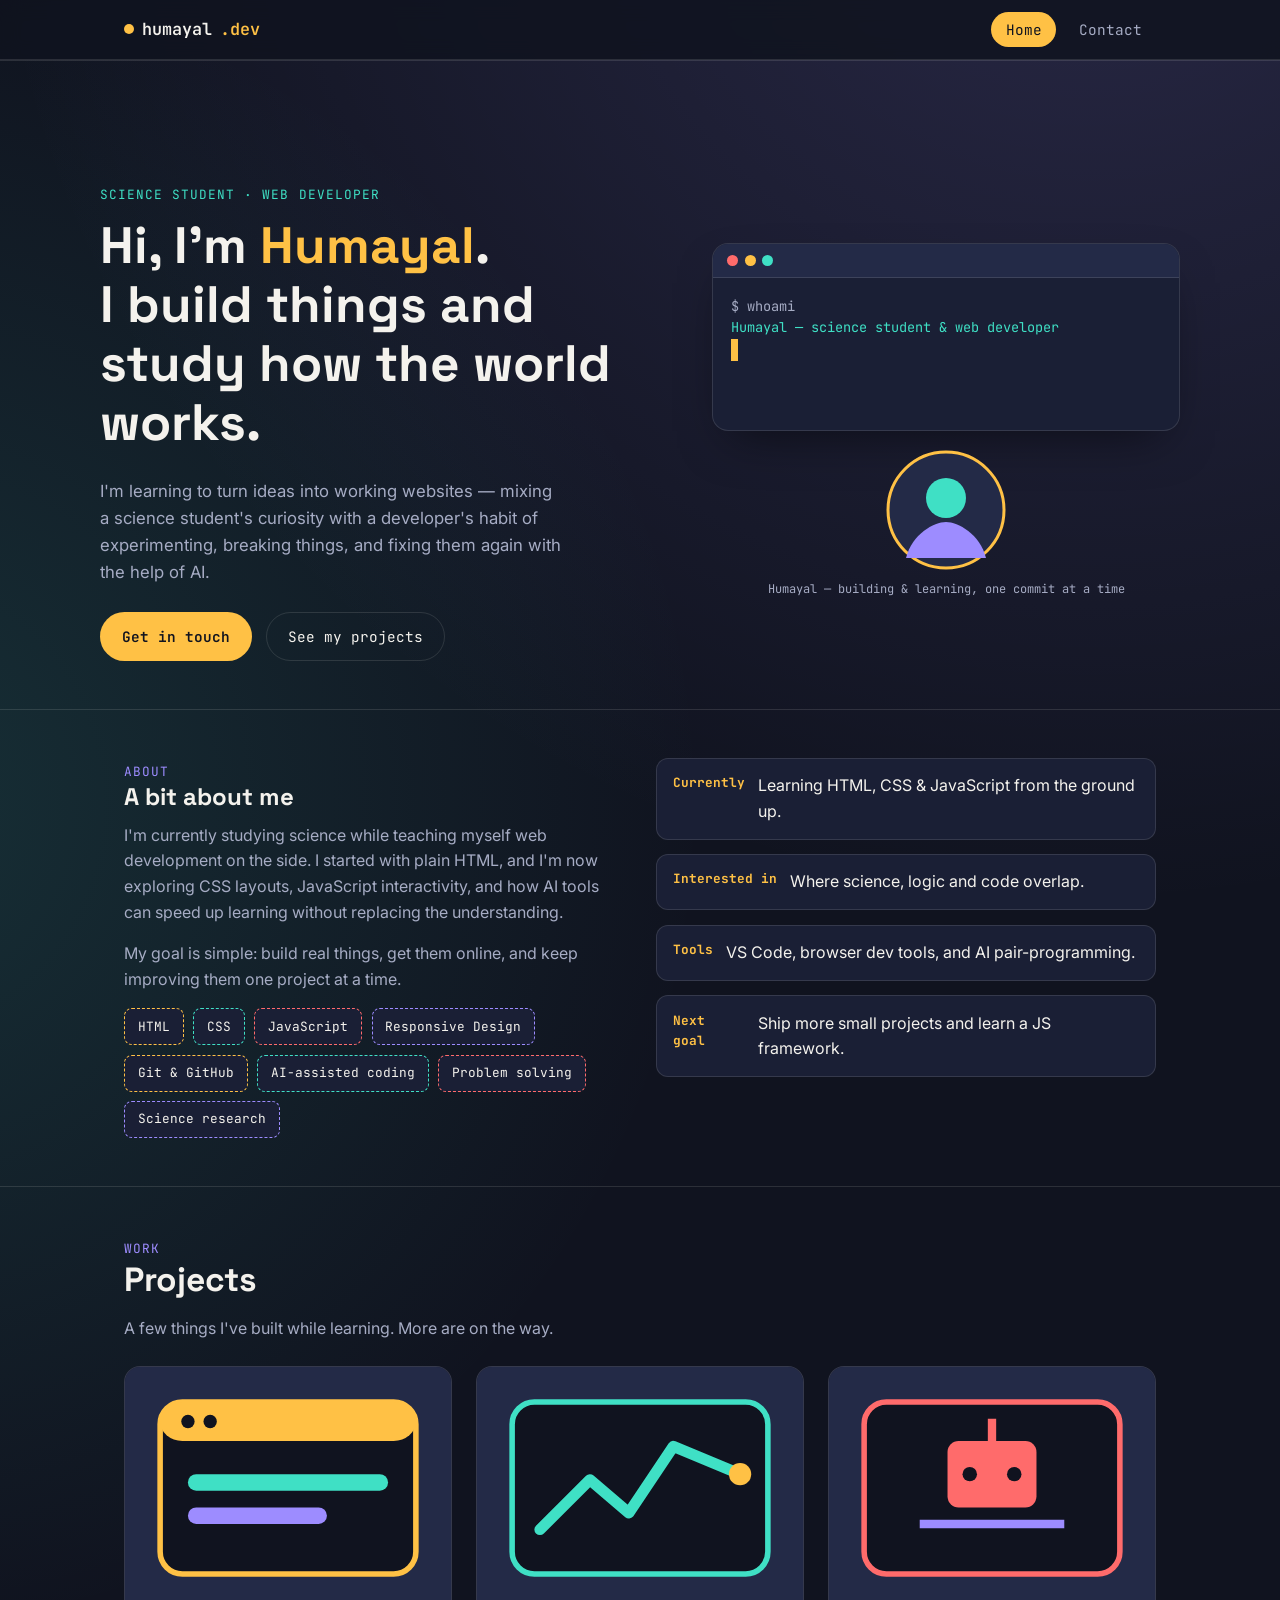
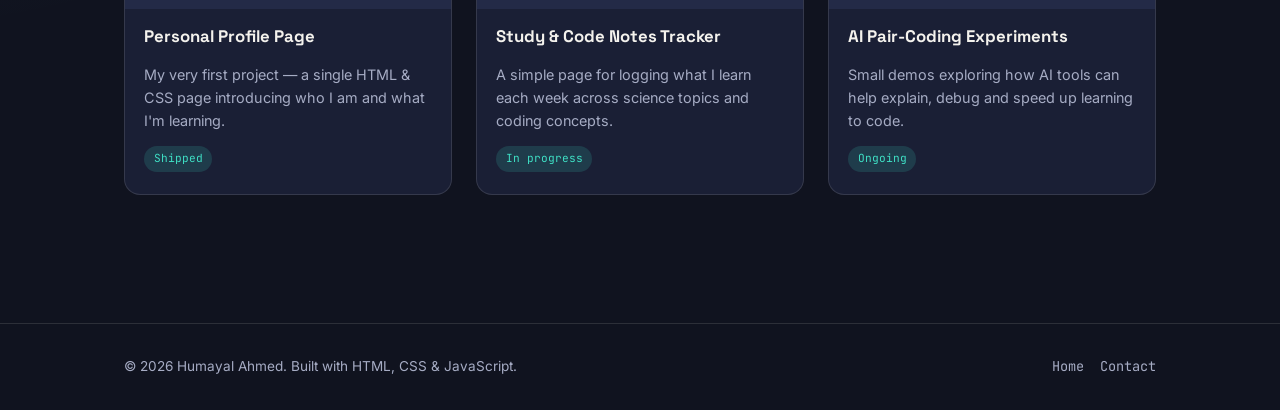
==== index.html @ e691571d "Fix homepage" ====
<!DOCTYPE html>
<html lang="en">
<head>
<meta charset="UTF-8">
<meta name="viewport" content="width=device-width, initial-scale=1.0">
<title>Humayal Ahmed — Web Developer &amp; Science Student Portfolio</title>
<meta name="description" content="Portfolio of Humayal Ahmed, a science student and web developer learning HTML, CSS, JavaScript and AI. Explore projects, skills and get in touch.">
<meta name="keywords" content="Humayal Ahmed, web developer portfolio, science student developer, HTML CSS JavaScript projects, beginner web developer">
<meta name="author" content="Humayal Ahmed">
<meta name="robots" content="index, follow">
<meta name="theme-color" content="#10131f">

<!-- Open Graph / social preview -->
<meta property="og:type" content="website">
<meta property="og:title" content="Humayal Ahmed — Web Developer & Science Student">
<meta property="og:description" content="Science student and web developer learning to build with code and AI. See projects, skills and a way to get in touch.">
<meta property="og:site_name" content="Humayal Ahmed Portfolio">
<meta name="twitter:card" content="summary">
<meta name="twitter:title" content="Humayal Ahmed — Web Developer & Science Student">
<meta name="twitter:description" content="Science student and web developer learning to build with code and AI.">

<link rel="icon" href="data:image/svg+xml,%3Csvg xmlns='http://www.w3.org/2000/svg' viewBox='0 0 64 64'%3E%3Crect width='64' height='64' rx='14' fill='%23ffc145'/%3E%3Ctext x='32' y='42' font-size='30' text-anchor='middle' font-family='monospace' fill='%2310131f'%3EH%3C/text%3E%3C/svg%3E">

<link rel="preconnect" href="https://fonts.googleapis.com">
<link rel="preconnect" href="https://fonts.gstatic.com" crossorigin>
<link href="https://fonts.googleapis.com/css2?family=Space+Grotesk:wght@500;600;700&family=Inter:wght@400;500;600&family=JetBrains+Mono:wght@400;500&display=swap" rel="stylesheet">

<!-- Structured data for SEO -->
<script type="application/ld+json">
{
  "@context": "https://schema.org",
  "@type": "Person",
  "name": "Humayal Ahmed",
  "jobTitle": "Web Developer",
  "description": "Science student and web developer learning HTML, CSS, JavaScript and AI-assisted coding.",
  "knowsAbout": ["HTML", "CSS", "JavaScript", "Artificial Intelligence"]
}
</script>

<style>
  :root{
    --bg:#10131f;
    --surface:#1a1f35;
    --surface-alt:#232a47;
    --text:#f4f2ed;
    --muted:#a6acc4;
    --amber:#ffc145;
    --teal:#3fe0c5;
    --coral:#ff6b6b;
    --violet:#9d8cff;
    --border:rgba(244,242,237,0.12);
    --radius:16px;
    --display:'Space Grotesk', sans-serif;
    --body:'Inter', sans-serif;
    --mono:'JetBrains Mono', monospace;
  }

  *,*::before,*::after{ box-sizing:border-box; }
  html{ scroll-behavior:smooth; }
  body{
    margin:0;
    background:
      radial-gradient(circle at 85% -10%, rgba(157,140,255,0.18), transparent 45%),
      radial-gradient(circle at -10% 40%, rgba(63,224,197,0.14), transparent 45%),
      var(--bg);
    color:var(--text);
    font-family:var(--body);
    line-height:1.6;
    -webkit-font-smoothing:antialiased;
  }
  h1,h2,h3{ font-family:var(--display); line-height:1.15; margin:0 0 .5em; }
  p{ margin:0 0 1em; color:var(--muted); }
  a{ color:inherit; }
  img{ max-width:100%; display:block; }
  ul{ list-style:none; margin:0; padding:0; }
  button, input, textarea{ font-family:inherit; }

  .skip-link{
    position:absolute; left:-999px; top:auto;
    background:var(--amber); color:#10131f; padding:.75em 1em;
    border-radius:0 0 8px 0; font-family:var(--mono); font-weight:600; z-index:200;
  }
  .skip-link:focus{ left:0; top:0; }

  :focus-visible{ outline:3px solid var(--teal); outline-offset:3px; }

  .wrap{ max-width:1080px; margin:0 auto; padding:0 1.5rem; }

  /* ===== Header / Nav ===== */
  header.site-header{
    position:sticky; top:0; z-index:100;
    background:rgba(16,19,31,0.85);
    backdrop-filter:blur(10px);
    border-bottom:1px solid var(--border);
  }
  .nav-bar{
    display:flex; align-items:center; justify-content:space-between;
    padding:1rem 1.5rem; max-width:1080px; margin:0 auto;
  }
  .brand{
    font-family:var(--mono); font-weight:600; font-size:1.05rem;
    text-decoration:none; display:flex; align-items:center; gap:.5rem;
  }
  .brand .dot{ width:.6em; height:.6em; border-radius:50%; background:var(--amber); display:inline-block; }

  .nav-toggle{
    display:none; background:none; border:1px solid var(--border); border-radius:8px;
    color:var(--text); width:42px; height:42px; cursor:pointer; font-size:1.1rem;
  }

  nav.primary-nav ul{ display:flex; gap:.5rem; }
  nav.primary-nav a{
    text-decoration:none; font-family:var(--mono); font-size:.9rem;
    padding:.5rem .9rem; border-radius:999px; color:var(--muted);
    transition:background .2s, color .2s;
  }
  nav.primary-nav a:hover{ color:var(--text); background:var(--surface-alt); }
  nav.primary-nav a[aria-current="page"]{ color:#10131f; background:var(--amber); }

  /* ===== Page switching ===== */
  .page{ display:none; animation:fadein .5s ease; }
  .page.active{ display:block; }
  @keyframes fadein{ from{ opacity:0; transform:translateY(8px);} to{ opacity:1; transform:none; } }

  main{ min-height:70vh; }

  /* ===== Hero ===== */
  .hero{
    padding:4.5rem 0 3rem; display:grid; gap:2.5rem;
    grid-template-columns:1.1fr .9fr; align-items:center;
  }
  .eyebrow{
    font-family:var(--mono); font-size:.8rem; color:var(--teal);
    letter-spacing:.08em; text-transform:uppercase; margin-bottom:.75rem; display:inline-block;
  }
  .hero h1{ font-size:clamp(2.1rem, 5vw, 3.2rem); }
  .hero h1 span{ color:var(--amber); }
  .hero .lede{ font-size:1.05rem; max-width:42ch; }

  .terminal{
    background:var(--surface); border:1px solid var(--border); border-radius:var(--radius);
    font-family:var(--mono); font-size:.85rem; overflow:hidden;
    box-shadow:0 20px 50px -20px rgba(0,0,0,0.6);
  }
  .terminal-bar{
    display:flex; gap:.4rem; padding:.7rem .9rem; background:var(--surface-alt);
    border-bottom:1px solid var(--border);
  }
  .terminal-bar span{ width:11px; height:11px; border-radius:50%; }
  .terminal-bar span:nth-child(1){ background:var(--coral); }
  .terminal-bar span:nth-child(2){ background:var(--amber); }
  .terminal-bar span:nth-child(3){ background:var(--teal); }
  .terminal-body{ padding:1.1rem; min-height:9.5rem; color:var(--teal); }
  .terminal-body .line-muted{ color:var(--muted); }
  .cursor{ display:inline-block; width:.55em; background:var(--amber); animation:blink 1s steps(1) infinite; }
  @keyframes blink{ 50%{ opacity:0; } }

  .cta-row{ display:flex; gap:.9rem; margin-top:1.6rem; flex-wrap:wrap; }
  .btn{
    display:inline-flex; align-items:center; gap:.5rem; font-family:var(--mono);
    font-size:.9rem; padding:.75rem 1.3rem; border-radius:999px; text-decoration:none;
    border:1px solid transparent; cursor:pointer; transition:transform .15s ease;
  }
  .btn:hover{ transform:translateY(-2px); }
  .btn-primary{ background:var(--amber); color:#10131f; font-weight:600; }
  .btn-ghost{ border-color:var(--border); color:var(--text); background:transparent; }

  .avatar-figure{ text-align:center; margin:0; }
  .avatar-figure figcaption{ font-family:var(--mono); font-size:.75rem; color:var(--muted); margin-top:.6rem; }

  /* ===== Section shells ===== */
  section{ padding:3rem 0; border-top:1px solid var(--border); }
  section > .wrap > h2{ font-size:clamp(1.5rem, 3.5vw, 2.1rem); }
  .section-tag{ font-family:var(--mono); color:var(--violet); font-size:.8rem; text-transform:uppercase; letter-spacing:.08em; }

  /* ===== About / skills ===== */
  .about-grid{ display:grid; gap:2rem; grid-template-columns:1fr 1fr; align-items:start; }
  .tag-list{ display:flex; flex-wrap:wrap; gap:.6rem; margin-top:1rem; }
  .tag-list li{
    font-family:var(--mono); font-size:.8rem; padding:.45rem .8rem; border-radius:8px;
    border:1px dashed var(--border); color:var(--text); background:var(--surface);
  }
  .tag-list li:nth-child(4n+1){ border-color:var(--amber); }
  .tag-list li:nth-child(4n+2){ border-color:var(--teal); }
  .tag-list li:nth-child(4n+3){ border-color:var(--coral); }
  .tag-list li:nth-child(4n+4){ border-color:var(--violet); }

  .fact-list{ display:grid; gap:.9rem; }
  .fact-list li{
    background:var(--surface); border:1px solid var(--border); border-radius:12px;
    padding:.9rem 1rem; display:flex; gap:.8rem; align-items:flex-start;
  }
  .fact-list b{ color:var(--amber); font-family:var(--mono); font-size:.8rem; }

  /* ===== Projects ===== */
  .project-grid{ display:grid; gap:1.5rem; grid-template-columns:repeat(3, 1fr); margin-top:1.5rem; }
  .project-card{
    background:var(--surface); border:1px solid var(--border); border-radius:var(--radius);
    overflow:hidden; display:flex; flex-direction:column;
  }
  .project-card figure{ margin:0; background:var(--surface-alt); padding:1.5rem; }
  .project-card .card-body{ padding:1.1rem 1.2rem 1.4rem; display:flex; flex-direction:column; gap:.5rem; flex:1; }
  .project-card h3{ font-size:1.05rem; }
  .project-card p{ font-size:.9rem; margin-bottom:.4rem; }
  .status-pill{
    align-self:flex-start; font-family:var(--mono); font-size:.7rem; padding:.25rem .6rem;
    border-radius:999px; background:rgba(63,224,197,0.15); color:var(--teal); margin-top:auto;
  }

  /* ===== Contact page ===== */
  .contact-layout{ display:grid; gap:2.5rem; grid-template-columns:1fr 1fr; align-items:start; }
  form.contact-form{
    background:var(--surface); border:1px solid var(--border); border-radius:var(--radius);
    padding:1.6rem; display:grid; gap:1.1rem;
  }
  .field{ display:grid; gap:.4rem; }
  .field label{ font-family:var(--mono); font-size:.8rem; color:var(--teal); }
  .field input, .field textarea{
    background:var(--bg); border:1px solid var(--border); border-radius:10px;
    color:var(--text); padding:.75rem .9rem; font-size:.95rem;
  }
  .field input:focus, .field textarea:focus{ border-color:var(--amber); }
  .field textarea{ resize:vertical; min-height:120px; }
  .form-msg{ font-family:var(--mono); font-size:.85rem; min-height:1.2em; }
  .form-msg.success{ color:var(--teal); }
  .form-msg.error{ color:var(--coral); }

  address{ font-style:normal; }
  .contact-info li{ display:flex; gap:.7rem; margin-bottom:1rem; align-items:flex-start; }
  .contact-info .label{ font-family:var(--mono); font-size:.75rem; color:var(--muted); display:block; }

  /* ===== Footer ===== */
  footer{ border-top:1px solid var(--border); padding:2rem 0; margin-top:2rem; }
  .footer-row{ display:flex; justify-content:space-between; align-items:center; flex-wrap:wrap; gap:1rem; }
  footer p{ margin:0; font-size:.85rem; }
  .footer-links{ display:flex; gap:1rem; font-family:var(--mono); font-size:.85rem; }
  .footer-links a{ text-decoration:none; color:var(--muted); }
  .footer-links a:hover{ color:var(--amber); }

  /* ===== Responsive ===== */
  @media (max-width: 800px){
    .hero{ grid-template-columns:1fr; padding-top:2.5rem; }
    .about-grid, .contact-layout{ grid-template-columns:1fr; }
    .project-grid{ grid-template-columns:1fr 1fr; }
  }
  @media (max-width: 560px){
    .nav-toggle{ display:block; }
    nav.primary-nav{
      position:absolute; top:100%; left:0; right:0; background:var(--surface);
      border-bottom:1px solid var(--border); display:none; padding:1rem 1.5rem;
    }
    nav.primary-nav.open{ display:block; }
    nav.primary-nav ul{ flex-direction:column; }
    nav.primary-nav a{ display:block; }
    .project-grid{ grid-template-columns:1fr; }
    .cta-row{ flex-direction:column; align-items:stretch; }
  }

  @media (prefers-reduced-motion: reduce){
    *{ animation-duration:0.01ms !important; transition-duration:0.01ms !important; scroll-behavior:auto !important; }
  }
</style>
</head>
<body>

<a class="skip-link" href="#main-content">Skip to main content</a>

<header class="site-header">
  <div class="nav-bar">
    <a class="brand" href="#home"><span class="dot" aria-hidden="true"></span>humayal<span style="color:var(--amber)">.dev</span></a>
    <button class="nav-toggle" id="navToggle" aria-expanded="false" aria-controls="primaryNav">☰</button>
    <nav class="primary-nav" id="primaryNav" aria-label="Primary">
      <ul>
        <li><a href="#home" data-page="home">Home</a></li>
        <li><a href="#contact" data-page="contact">Contact</a></li>
      </ul>
    </nav>
  </div>
</header>

<main id="main-content">

  <!-- ============ PAGE 1: HOME ============ -->
  <section id="home" class="page">
    <div class="wrap hero">
      <div>
        <span class="eyebrow">Science student · Web developer</span>
        <h1>Hi, I'm <span>Humayal</span>.<br>I build things and study how the world works.</h1>
        <p class="lede">I'm learning to turn ideas into working websites — mixing a science student's curiosity with a developer's habit of experimenting, breaking things, and fixing them again with the help of AI.</p>
        <div class="cta-row">
          <a class="btn btn-primary" href="#contact" data-page="contact">Get in touch</a>
          <a class="btn btn-ghost" href="#projects-heading">See my projects</a>
        </div>
      </div>

      <div>
        <div class="terminal" aria-hidden="true">
          <div class="terminal-bar"><span></span><span></span><span></span></div>
          <div class="terminal-body">
            <div class="line-muted">$ whoami</div>
            <div id="typedLine">&nbsp;</div>
            <div><span class="cursor">&nbsp;</span></div>
          </div>
        </div>
        <figure class="avatar-figure">
          <img width="120" height="120" style="margin:1.2rem auto 0;"
               src="data:image/svg+xml,%3Csvg xmlns='http://www.w3.org/2000/svg' viewBox='0 0 120 120'%3E%3Ccircle cx='60' cy='60' r='58' fill='%23232a47' stroke='%23ffc145' stroke-width='3'/%3E%3Ccircle cx='60' cy='48' r='20' fill='%233fe0c5'/%3E%3Cpath d='M20 108c6-24 28-36 40-36s34 12 40 36' fill='%239d8cff'/%3E%3C/svg%3E"
               alt="Illustrated avatar representing Humayal, a science student and web developer">
          <figcaption>Humayal — building &amp; learning, one commit at a time</figcaption>
        </figure>
      </div>
    </div>

    <section aria-labelledby="about-heading">
      <div class="wrap about-grid">
        <div>
          <span class="section-tag">About</span>
          <h2 id="about-heading">A bit about me</h2>
          <p>I'm currently studying science while teaching myself web development on the side. I started with plain HTML, and I'm now exploring CSS layouts, JavaScript interactivity, and how AI tools can speed up learning without replacing the understanding.</p>
          <p>My goal is simple: build real things, get them online, and keep improving them one project at a time.</p>
          <ul class="tag-list" aria-label="Skills and interests">
            <li>HTML</li>
            <li>CSS</li>
            <li>JavaScript</li>
            <li>Responsive Design</li>
            <li>Git &amp; GitHub</li>
            <li>AI-assisted coding</li>
            <li>Problem solving</li>
            <li>Science research</li>
          </ul>
        </div>
        <div>
          <ul class="fact-list">
            <li><b>Currently</b><span>Learning HTML, CSS &amp; JavaScript from the ground up.</span></li>
            <li><b>Interested in</b><span>Where science, logic and code overlap.</span></li>
            <li><b>Tools</b><span>VS Code, browser dev tools, and AI pair-programming.</span></li>
            <li><b>Next goal</b><span>Ship more small projects and learn a JS framework.</span></li>
          </ul>
        </div>
      </div>
    </section>

    <section aria-labelledby="projects-heading">
      <div class="wrap">
        <span class="section-tag">Work</span>
        <h2 id="projects-heading">Projects</h2>
        <p>A few things I've built while learning. More are on the way.</p>

        <div class="project-grid">
          <article class="project-card">
            <figure>
              <img src="data:image/svg+xml,%3Csvg xmlns='http://www.w3.org/2000/svg' viewBox='0 0 100 70'%3E%3Crect x='4' y='4' width='92' height='62' rx='8' fill='%2310131f' stroke='%23ffc145' stroke-width='2'/%3E%3Crect x='4' y='4' width='92' height='14' rx='8' fill='%23ffc145'/%3E%3Ccircle cx='14' cy='11' r='2.4' fill='%2310131f'/%3E%3Ccircle cx='22' cy='11' r='2.4' fill='%2310131f'/%3E%3Crect x='14' y='30' width='72' height='6' rx='3' fill='%233fe0c5'/%3E%3Crect x='14' y='42' width='50' height='6' rx='3' fill='%239d8cff'/%3E%3C/svg%3E"
                   alt="Browser window icon representing a personal profile portfolio page">
            </figure>
            <div class="card-body">
              <h3>Personal Profile Page</h3>
              <p>My very first project — a single HTML &amp; CSS page introducing who I am and what I'm learning.</p>
              <span class="status-pill">Shipped</span>
            </div>
          </article>

          <article class="project-card">
            <figure>
              <img src="data:image/svg+xml,%3Csvg xmlns='http://www.w3.org/2000/svg' viewBox='0 0 100 70'%3E%3Crect x='4' y='4' width='92' height='62' rx='8' fill='%2310131f' stroke='%233fe0c5' stroke-width='2'/%3E%3Cpolyline points='14,50 32,32 46,44 62,20 86,30' fill='none' stroke='%233fe0c5' stroke-width='4' stroke-linecap='round' stroke-linejoin='round'/%3E%3Ccircle cx='86' cy='30' r='4' fill='%23ffc145'/%3E%3C/svg%3E"
                   alt="Line chart icon representing a science and coding notes tracker project">
            </figure>
            <div class="card-body">
              <h3>Study &amp; Code Notes Tracker</h3>
              <p>A simple page for logging what I learn each week across science topics and coding concepts.</p>
              <span class="status-pill">In progress</span>
            </div>
          </article>

          <article class="project-card">
            <figure>
              <img src="data:image/svg+xml,%3Csvg xmlns='http://www.w3.org/2000/svg' viewBox='0 0 100 70'%3E%3Crect x='4' y='4' width='92' height='62' rx='8' fill='%2310131f' stroke='%23ff6b6b' stroke-width='2'/%3E%3Crect x='34' y='18' width='32' height='24' rx='4' fill='%23ff6b6b'/%3E%3Cline x1='50' y1='10' x2='50' y2='18' stroke='%23ff6b6b' stroke-width='3'/%3E%3Ccircle cx='42' cy='30' r='2.6' fill='%2310131f'/%3E%3Ccircle cx='58' cy='30' r='2.6' fill='%2310131f'/%3E%3Cline x1='24' y1='48' x2='76' y2='48' stroke='%239d8cff' stroke-width='3'/%3E%3C/svg%3E"
                   alt="Robot chip icon representing an AI-assisted coding experiment project">
            </figure>
            <div class="card-body">
              <h3>AI Pair-Coding Experiments</h3>
              <p>Small demos exploring how AI tools can help explain, debug and speed up learning to code.</p>
              <span class="status-pill">Ongoing</span>
            </div>
          </article>
        </div>
      </div>
    </section>
  </section>

  <!-- ============ PAGE 2: CONTACT ============ -->
  <section id="contact" class="page">
    <div class="wrap" style="padding-top:3.5rem;">
      <span class="section-tag">Get in touch</span>
      <h2>Let's talk</h2>
      <p>Have a question, feedback, or an idea to collaborate on? Send a message below.</p>

      <div class="contact-layout">
        <form class="contact-form" id="contactForm" novalidate>
          <div class="field">
            <label for="name">Name</label>
            <input type="text" id="name" name="name" autocomplete="name" required minlength="2">
          </div>
          <div class="field">
            <label for="email">Email</label>
            <input type="email" id="email" name="email" autocomplete="email" required>
          </div>
          <div class="field">
            <label for="message">Message</label>
            <textarea id="message" name="message" required minlength="10"></textarea>
          </div>
          <button type="submit" class="btn btn-primary">Send message</button>
          <p class="form-msg" id="formMsg" role="status" aria-live="polite"></p>
        </form>

        <aside aria-labelledby="reach-heading">
          <h3 id="reach-heading">Other ways to reach me</h3>
          <address>
            <ul class="contact-info">
              <li>
                <div>
                  <span class="label">Email</span>
                  <a href="mailto:hello@humayal.dev">hello@humayal.dev</a>
                </div>
              </li>
              <li>
                <div>
                  <span class="label">GitHub</span>
                  <a href="https://github.com/" target="_blank" rel="noopener noreferrer">github.com/humayal</a>
                </div>
              </li>
              <li>
                <div>
                  <span class="label">Based in</span>
                  <span>Rawalpindi, Punjab, Pakistan</span>
                </div>
              </li>
            </ul>
          </address>
        </aside>
      </div>
    </div>
  </section>

</main>

<footer>
  <div class="wrap footer-row">
    <p>&copy; <span id="year"></span> Humayal Ahmed. Built with HTML, CSS &amp; JavaScript.</p>
    <nav class="footer-links" aria-label="Footer">
      <a href="#home" data-page="home">Home</a>
      <a href="#contact" data-page="contact">Contact</a>
    </nav>
  </div>
</footer>

<script>
(function(){
  "use strict";

  var pages = document.querySelectorAll(".page");
  var navLinks = document.querySelectorAll("[data-page]");
  var navToggle = document.getElementById("navToggle");
  var primaryNav = document.getElementById("primaryNav");

  function showPage(id){
    if(!document.getElementById(id)) id = "home";
    pages.forEach(function(p){
      p.classList.toggle("active", p.id === id);
    });
    navLinks.forEach(function(a){
      if(a.dataset.page === id){
        a.setAttribute("aria-current", "page");
      } else {
        a.removeAttribute("aria-current");
      }
    });
    document.title = (id === "contact")
      ? "Contact — Humayal Ahmed"
      : "Humayal Ahmed — Web Developer & Science Student Portfolio";
  }

  function routeFromHash(){
    var id = (location.hash || "#home").replace("#", "");
    showPage(id);
    window.scrollTo({ top: 0, behavior: "instant" in window ? "instant" : "auto" });
  }

  window.addEventListener("hashchange", routeFromHash);
  routeFromHash();

  // Mobile nav toggle
  navToggle.addEventListener("click", function(){
    var isOpen = primaryNav.classList.toggle("open");
    navToggle.setAttribute("aria-expanded", String(isOpen));
  });
  navLinks.forEach(function(a){
    a.addEventListener("click", function(){
      primaryNav.classList.remove("open");
      navToggle.setAttribute("aria-expanded", "false");
    });
  });

  // Typing effect in hero terminal
  var typedLine = document.getElementById("typedLine");
  var fullText = "Humayal — science student & web developer";
  if(typedLine && !window.matchMedia("(prefers-reduced-motion: reduce)").matches){
    var i = 0;
    (function type(){
      typedLine.textContent = fullText.slice(0, i);
      i++;
      if(i <= fullText.length){ setTimeout(type, 45); }
    })();
  } else if(typedLine){
    typedLine.textContent = fullText;
  }

  // Contact form handling (front-end only demo)
  var form = document.getElementById("contactForm");
  var formMsg = document.getElementById("formMsg");
  form.addEventListener("submit", function(e){
    e.preventDefault();
    var name = form.name.value.trim();
    var email = form.email.value.trim();
    var message = form.message.value.trim();
    var emailOk = /^[^\s@]+@[^\s@]+\.[^\s@]+$/.test(email);

    if(name.length < 2 || !emailOk || message.length < 10){
      formMsg.textContent = "Please fill in a valid name, email and a message (10+ characters).";
      formMsg.className = "form-msg error";
      return;
    }

    formMsg.textContent = "Thanks, " + name + "! Your message has been captured. (Connect a backend or form service to actually deliver it.)";
    formMsg.className = "form-msg success";
    form.reset();
  });

  document.getElementById("year").textContent = new Date().getFullYear();
})();
</script>

</body>
</html>
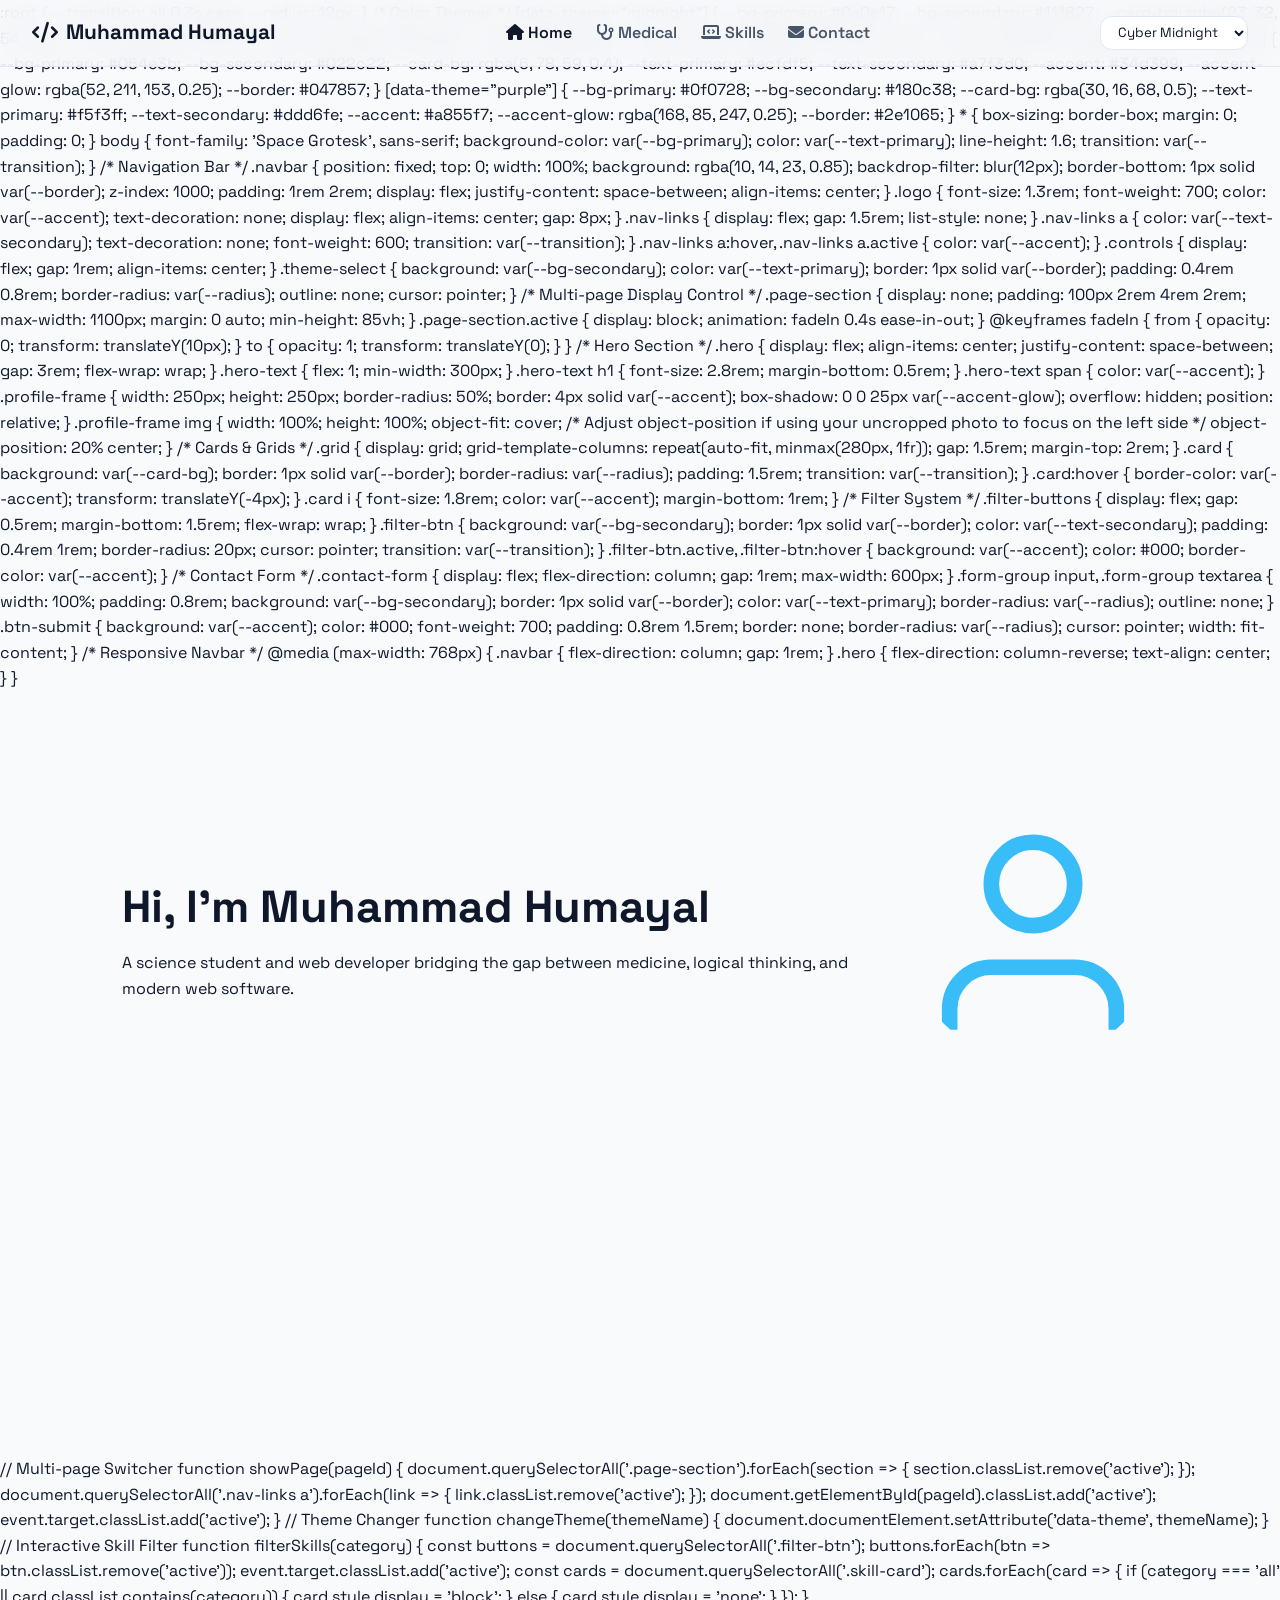
==== commit 01475af1: "Clean up incline styles and link external CSS and JS" ====
--- a/index.html
+++ b/index.html
@@ -1,543 +1,418 @@
 <!DOCTYPE html>
-<html lang="en">
+<html lang="en" data-theme="midnight">
 <head>
-<meta charset="UTF-8">
-<meta name="viewport" content="width=device-width, initial-scale=1.0">
-<title>Humayal Ahmed — Web Developer &amp; Science Student Portfolio</title>
-<meta name="description" content="Portfolio of Humayal Ahmed, a science student and web developer learning HTML, CSS, JavaScript and AI. Explore projects, skills and get in touch.">
-<meta name="keywords" content="Humayal Ahmed, web developer portfolio, science student developer, HTML CSS JavaScript projects, beginner web developer">
-<meta name="author" content="Humayal Ahmed">
-<meta name="robots" content="index, follow">
-<meta name="theme-color" content="#10131f">
-
-<!-- Open Graph / social preview -->
-<meta property="og:type" content="website">
-<meta property="og:title" content="Humayal Ahmed — Web Developer & Science Student">
-<meta property="og:description" content="Science student and web developer learning to build with code and AI. See projects, skills and a way to get in touch.">
-<meta property="og:site_name" content="Humayal Ahmed Portfolio">
-<meta name="twitter:card" content="summary">
-<meta name="twitter:title" content="Humayal Ahmed — Web Developer & Science Student">
-<meta name="twitter:description" content="Science student and web developer learning to build with code and AI.">
-
-<link rel="icon" href="data:image/svg+xml,%3Csvg xmlns='http://www.w3.org/2000/svg' viewBox='0 0 64 64'%3E%3Crect width='64' height='64' rx='14' fill='%23ffc145'/%3E%3Ctext x='32' y='42' font-size='30' text-anchor='middle' font-family='monospace' fill='%2310131f'%3EH%3C/text%3E%3C/svg%3E">
-
-<link rel="preconnect" href="https://fonts.googleapis.com">
-<link rel="preconnect" href="https://fonts.gstatic.com" crossorigin>
-<link href="https://fonts.googleapis.com/css2?family=Space+Grotesk:wght@500;600;700&family=Inter:wght@400;500;600&family=JetBrains+Mono:wght@400;500&display=swap" rel="stylesheet">
-
-<!-- Structured data for SEO -->
-<script type="application/ld+json">
-{
-  "@context": "https://schema.org",
-  "@type": "Person",
-  "name": "Humayal Ahmed",
-  "jobTitle": "Web Developer",
-  "description": "Science student and web developer learning HTML, CSS, JavaScript and AI-assisted coding.",
-  "knowsAbout": ["HTML", "CSS", "JavaScript", "Artificial Intelligence"]
-}
-</script>
-
-<style>
-  :root{
-    --bg:#10131f;
-    --surface:#1a1f35;
-    --surface-alt:#232a47;
-    --text:#f4f2ed;
-    --muted:#a6acc4;
-    --amber:#ffc145;
-    --teal:#3fe0c5;
-    --coral:#ff6b6b;
-    --violet:#9d8cff;
-    --border:rgba(244,242,237,0.12);
-    --radius:16px;
-    --display:'Space Grotesk', sans-serif;
-    --body:'Inter', sans-serif;
-    --mono:'JetBrains Mono', monospace;
-  }
-
-  *,*::before,*::after{ box-sizing:border-box; }
-  html{ scroll-behavior:smooth; }
-  body{
-    margin:0;
-    background:
-      radial-gradient(circle at 85% -10%, rgba(157,140,255,0.18), transparent 45%),
-      radial-gradient(circle at -10% 40%, rgba(63,224,197,0.14), transparent 45%),
-      var(--bg);
-    color:var(--text);
-    font-family:var(--body);
-    line-height:1.6;
-    -webkit-font-smoothing:antialiased;
-  }
-  h1,h2,h3{ font-family:var(--display); line-height:1.15; margin:0 0 .5em; }
-  p{ margin:0 0 1em; color:var(--muted); }
-  a{ color:inherit; }
-  img{ max-width:100%; display:block; }
-  ul{ list-style:none; margin:0; padding:0; }
-  button, input, textarea{ font-family:inherit; }
-
-  .skip-link{
-    position:absolute; left:-999px; top:auto;
-    background:var(--amber); color:#10131f; padding:.75em 1em;
-    border-radius:0 0 8px 0; font-family:var(--mono); font-weight:600; z-index:200;
-  }
-  .skip-link:focus{ left:0; top:0; }
-
-  :focus-visible{ outline:3px solid var(--teal); outline-offset:3px; }
-
-  .wrap{ max-width:1080px; margin:0 auto; padding:0 1.5rem; }
-
-  /* ===== Header / Nav ===== */
-  header.site-header{
-    position:sticky; top:0; z-index:100;
-    background:rgba(16,19,31,0.85);
-    backdrop-filter:blur(10px);
-    border-bottom:1px solid var(--border);
-  }
-  .nav-bar{
-    display:flex; align-items:center; justify-content:space-between;
-    padding:1rem 1.5rem; max-width:1080px; margin:0 auto;
-  }
-  .brand{
-    font-family:var(--mono); font-weight:600; font-size:1.05rem;
-    text-decoration:none; display:flex; align-items:center; gap:.5rem;
-  }
-  .brand .dot{ width:.6em; height:.6em; border-radius:50%; background:var(--amber); display:inline-block; }
-
-  .nav-toggle{
-    display:none; background:none; border:1px solid var(--border); border-radius:8px;
-    color:var(--text); width:42px; height:42px; cursor:pointer; font-size:1.1rem;
-  }
-
-  nav.primary-nav ul{ display:flex; gap:.5rem; }
-  nav.primary-nav a{
-    text-decoration:none; font-family:var(--mono); font-size:.9rem;
-    padding:.5rem .9rem; border-radius:999px; color:var(--muted);
-    transition:background .2s, color .2s;
-  }
-  nav.primary-nav a:hover{ color:var(--text); background:var(--surface-alt); }
-  nav.primary-nav a[aria-current="page"]{ color:#10131f; background:var(--amber); }
-
-  /* ===== Page switching ===== */
-  .page{ display:none; animation:fadein .5s ease; }
-  .page.active{ display:block; }
-  @keyframes fadein{ from{ opacity:0; transform:translateY(8px);} to{ opacity:1; transform:none; } }
-
-  main{ min-height:70vh; }
-
-  /* ===== Hero ===== */
-  .hero{
-    padding:4.5rem 0 3rem; display:grid; gap:2.5rem;
-    grid-template-columns:1.1fr .9fr; align-items:center;
-  }
-  .eyebrow{
-    font-family:var(--mono); font-size:.8rem; color:var(--teal);
-    letter-spacing:.08em; text-transform:uppercase; margin-bottom:.75rem; display:inline-block;
-  }
-  .hero h1{ font-size:clamp(2.1rem, 5vw, 3.2rem); }
-  .hero h1 span{ color:var(--amber); }
-  .hero .lede{ font-size:1.05rem; max-width:42ch; }
-
-  .terminal{
-    background:var(--surface); border:1px solid var(--border); border-radius:var(--radius);
-    font-family:var(--mono); font-size:.85rem; overflow:hidden;
-    box-shadow:0 20px 50px -20px rgba(0,0,0,0.6);
-  }
-  .terminal-bar{
-    display:flex; gap:.4rem; padding:.7rem .9rem; background:var(--surface-alt);
-    border-bottom:1px solid var(--border);
-  }
-  .terminal-bar span{ width:11px; height:11px; border-radius:50%; }
-  .terminal-bar span:nth-child(1){ background:var(--coral); }
-  .terminal-bar span:nth-child(2){ background:var(--amber); }
-  .terminal-bar span:nth-child(3){ background:var(--teal); }
-  .terminal-body{ padding:1.1rem; min-height:9.5rem; color:var(--teal); }
-  .terminal-body .line-muted{ color:var(--muted); }
-  .cursor{ display:inline-block; width:.55em; background:var(--amber); animation:blink 1s steps(1) infinite; }
-  @keyframes blink{ 50%{ opacity:0; } }
-
-  .cta-row{ display:flex; gap:.9rem; margin-top:1.6rem; flex-wrap:wrap; }
-  .btn{
-    display:inline-flex; align-items:center; gap:.5rem; font-family:var(--mono);
-    font-size:.9rem; padding:.75rem 1.3rem; border-radius:999px; text-decoration:none;
-    border:1px solid transparent; cursor:pointer; transition:transform .15s ease;
-  }
-  .btn:hover{ transform:translateY(-2px); }
-  .btn-primary{ background:var(--amber); color:#10131f; font-weight:600; }
-  .btn-ghost{ border-color:var(--border); color:var(--text); background:transparent; }
-
-  .avatar-figure{ text-align:center; margin:0; }
-  .avatar-figure figcaption{ font-family:var(--mono); font-size:.75rem; color:var(--muted); margin-top:.6rem; }
-
-  /* ===== Section shells ===== */
-  section{ padding:3rem 0; border-top:1px solid var(--border); }
-  section > .wrap > h2{ font-size:clamp(1.5rem, 3.5vw, 2.1rem); }
-  .section-tag{ font-family:var(--mono); color:var(--violet); font-size:.8rem; text-transform:uppercase; letter-spacing:.08em; }
-
-  /* ===== About / skills ===== */
-  .about-grid{ display:grid; gap:2rem; grid-template-columns:1fr 1fr; align-items:start; }
-  .tag-list{ display:flex; flex-wrap:wrap; gap:.6rem; margin-top:1rem; }
-  .tag-list li{
-    font-family:var(--mono); font-size:.8rem; padding:.45rem .8rem; border-radius:8px;
-    border:1px dashed var(--border); color:var(--text); background:var(--surface);
-  }
-  .tag-list li:nth-child(4n+1){ border-color:var(--amber); }
-  .tag-list li:nth-child(4n+2){ border-color:var(--teal); }
-  .tag-list li:nth-child(4n+3){ border-color:var(--coral); }
-  .tag-list li:nth-child(4n+4){ border-color:var(--violet); }
-
-  .fact-list{ display:grid; gap:.9rem; }
-  .fact-list li{
-    background:var(--surface); border:1px solid var(--border); border-radius:12px;
-    padding:.9rem 1rem; display:flex; gap:.8rem; align-items:flex-start;
-  }
-  .fact-list b{ color:var(--amber); font-family:var(--mono); font-size:.8rem; }
-
-  /* ===== Projects ===== */
-  .project-grid{ display:grid; gap:1.5rem; grid-template-columns:repeat(3, 1fr); margin-top:1.5rem; }
-  .project-card{
-    background:var(--surface); border:1px solid var(--border); border-radius:var(--radius);
-    overflow:hidden; display:flex; flex-direction:column;
-  }
-  .project-card figure{ margin:0; background:var(--surface-alt); padding:1.5rem; }
-  .project-card .card-body{ padding:1.1rem 1.2rem 1.4rem; display:flex; flex-direction:column; gap:.5rem; flex:1; }
-  .project-card h3{ font-size:1.05rem; }
-  .project-card p{ font-size:.9rem; margin-bottom:.4rem; }
-  .status-pill{
-    align-self:flex-start; font-family:var(--mono); font-size:.7rem; padding:.25rem .6rem;
-    border-radius:999px; background:rgba(63,224,197,0.15); color:var(--teal); margin-top:auto;
-  }
-
-  /* ===== Contact page ===== */
-  .contact-layout{ display:grid; gap:2.5rem; grid-template-columns:1fr 1fr; align-items:start; }
-  form.contact-form{
-    background:var(--surface); border:1px solid var(--border); border-radius:var(--radius);
-    padding:1.6rem; display:grid; gap:1.1rem;
-  }
-  .field{ display:grid; gap:.4rem; }
-  .field label{ font-family:var(--mono); font-size:.8rem; color:var(--teal); }
-  .field input, .field textarea{
-    background:var(--bg); border:1px solid var(--border); border-radius:10px;
-    color:var(--text); padding:.75rem .9rem; font-size:.95rem;
-  }
-  .field input:focus, .field textarea:focus{ border-color:var(--amber); }
-  .field textarea{ resize:vertical; min-height:120px; }
-  .form-msg{ font-family:var(--mono); font-size:.85rem; min-height:1.2em; }
-  .form-msg.success{ color:var(--teal); }
-  .form-msg.error{ color:var(--coral); }
-
-  address{ font-style:normal; }
-  .contact-info li{ display:flex; gap:.7rem; margin-bottom:1rem; align-items:flex-start; }
-  .contact-info .label{ font-family:var(--mono); font-size:.75rem; color:var(--muted); display:block; }
-
-  /* ===== Footer ===== */
-  footer{ border-top:1px solid var(--border); padding:2rem 0; margin-top:2rem; }
-  .footer-row{ display:flex; justify-content:space-between; align-items:center; flex-wrap:wrap; gap:1rem; }
-  footer p{ margin:0; font-size:.85rem; }
-  .footer-links{ display:flex; gap:1rem; font-family:var(--mono); font-size:.85rem; }
-  .footer-links a{ text-decoration:none; color:var(--muted); }
-  .footer-links a:hover{ color:var(--amber); }
-
-  /* ===== Responsive ===== */
-  @media (max-width: 800px){
-    .hero{ grid-template-columns:1fr; padding-top:2.5rem; }
-    .about-grid, .contact-layout{ grid-template-columns:1fr; }
-    .project-grid{ grid-template-columns:1fr 1fr; }
-  }
-  @media (max-width: 560px){
-    .nav-toggle{ display:block; }
-    nav.primary-nav{
-      position:absolute; top:100%; left:0; right:0; background:var(--surface);
-      border-bottom:1px solid var(--border); display:none; padding:1rem 1.5rem;
-    }
-    nav.primary-nav.open{ display:block; }
-    nav.primary-nav ul{ flex-direction:column; }
-    nav.primary-nav a{ display:block; }
-    .project-grid{ grid-template-columns:1fr; }
-    .cta-row{ flex-direction:column; align-items:stretch; }
-  }
-
-  @media (prefers-reduced-motion: reduce){
-    *{ animation-duration:0.01ms !important; transition-duration:0.01ms !important; scroll-behavior:auto !important; }
-  }
-</style>
+    <meta charset="UTF-8">
+    <meta name="viewport" content="width=device-width, initial-scale=1.0">
+    <title>Muhammad Humayal | Science & Development</title>
+    <!-- Fonts -->
+    <link rel="preconnect" href="https://fonts.googleapis.com">
+    <link rel="preconnect" href="https://fonts.gstatic.com" crossorigin>
+    <link href="https://fonts.googleapis.com/css2?family=JetBrains+Mono:wght@400;600&family=Space+Grotesk:wght@400;600;700&display=swap" rel="stylesheet">
+    <!-- FontAwesome Icons -->
+    <link rel="stylesheet" href="https://cdnjs.cloudflare.com/ajax/libs/font-awesome/6.4.0/css/all.min.css">
+    <link rel="stylesheet" href="style.css">
+        :root {
+            --transition: all 0.3s ease;
+            --radius: 12px;
+        }
+
+        /* Color Themes */
+        [data-theme="midnight"] {
+            --bg-primary: #0a0e17;
+            --bg-secondary: #111827;
+            --card-bg: rgba(23, 32, 54, 0.6);
+            --text-primary: #f3f4f6;
+            --text-secondary: #9ca3af;
+            --accent: #38bdf8;
+            --accent-glow: rgba(56, 189, 248, 0.25);
+            --border: #1f2937;
+        }
+
+        [data-theme="emerald"] {
+            --bg-primary: #064e3b;
+            --bg-secondary: #022c22;
+            --card-bg: rgba(6, 78, 59, 0.4);
+            --text-primary: #ecfdf5;
+            --text-secondary: #a7f3d0;
+            --accent: #34d399;
+            --accent-glow: rgba(52, 211, 153, 0.25);
+            --border: #047857;
+        }
+
+        [data-theme="purple"] {
+            --bg-primary: #0f0728;
+            --bg-secondary: #180c38;
+            --card-bg: rgba(30, 16, 68, 0.5);
+            --text-primary: #f5f3ff;
+            --text-secondary: #ddd6fe;
+            --accent: #a855f7;
+            --accent-glow: rgba(168, 85, 247, 0.25);
+            --border: #2e1065;
+        }
+
+        * {
+            box-sizing: border-box;
+            margin: 0;
+            padding: 0;
+        }
+
+        body {
+            font-family: 'Space Grotesk', sans-serif;
+            background-color: var(--bg-primary);
+            color: var(--text-primary);
+            line-height: 1.6;
+            transition: var(--transition);
+        }
+
+        /* Navigation Bar */
+        .navbar {
+            position: fixed;
+            top: 0;
+            width: 100%;
+            background: rgba(10, 14, 23, 0.85);
+            backdrop-filter: blur(12px);
+            border-bottom: 1px solid var(--border);
+            z-index: 1000;
+            padding: 1rem 2rem;
+            display: flex;
+            justify-content: space-between;
+            align-items: center;
+        }
+
+        .logo {
+            font-size: 1.3rem;
+            font-weight: 700;
+            color: var(--accent);
+            text-decoration: none;
+            display: flex;
+            align-items: center;
+            gap: 8px;
+        }
+
+        .nav-links {
+            display: flex;
+            gap: 1.5rem;
+            list-style: none;
+        }
+
+        .nav-links a {
+            color: var(--text-secondary);
+            text-decoration: none;
+            font-weight: 600;
+            transition: var(--transition);
+        }
+
+        .nav-links a:hover, .nav-links a.active {
+            color: var(--accent);
+        }
+
+        .controls {
+            display: flex;
+            gap: 1rem;
+            align-items: center;
+        }
+
+        .theme-select {
+            background: var(--bg-secondary);
+            color: var(--text-primary);
+            border: 1px solid var(--border);
+            padding: 0.4rem 0.8rem;
+            border-radius: var(--radius);
+            outline: none;
+            cursor: pointer;
+        }
+
+        /* Multi-page Display Control */
+        .page-section {
+            display: none;
+            padding: 100px 2rem 4rem 2rem;
+            max-width: 1100px;
+            margin: 0 auto;
+            min-height: 85vh;
+        }
+
+        .page-section.active {
+            display: block;
+            animation: fadeIn 0.4s ease-in-out;
+        }
+
+        @keyframes fadeIn {
+            from { opacity: 0; transform: translateY(10px); }
+            to { opacity: 1; transform: translateY(0); }
+        }
+
+        /* Hero Section */
+        .hero {
+            display: flex;
+            align-items: center;
+            justify-content: space-between;
+            gap: 3rem;
+            flex-wrap: wrap;
+        }
+
+        .hero-text {
+            flex: 1;
+            min-width: 300px;
+        }
+
+        .hero-text h1 {
+            font-size: 2.8rem;
+            margin-bottom: 0.5rem;
+        }
+
+        .hero-text span {
+            color: var(--accent);
+        }
+
+        .profile-frame {
+            width: 250px;
+            height: 250px;
+            border-radius: 50%;
+            border: 4px solid var(--accent);
+            box-shadow: 0 0 25px var(--accent-glow);
+            overflow: hidden;
+            position: relative;
+        }
+
+        .profile-frame img {
+            width: 100%;
+            height: 100%;
+            object-fit: cover;
+            /* Adjust object-position if using your uncropped photo to focus on the left side */
+            object-position: 20% center; 
+        }
+
+        /* Cards & Grids */
+        .grid {
+            display: grid;
+            grid-template-columns: repeat(auto-fit, minmax(280px, 1fr));
+            gap: 1.5rem;
+            margin-top: 2rem;
+        }
+
+        .card {
+            background: var(--card-bg);
+            border: 1px solid var(--border);
+            border-radius: var(--radius);
+            padding: 1.5rem;
+            transition: var(--transition);
+        }
+
+        .card:hover {
+            border-color: var(--accent);
+            transform: translateY(-4px);
+        }
+
+        .card i {
+            font-size: 1.8rem;
+            color: var(--accent);
+            margin-bottom: 1rem;
+        }
+
+        /* Filter System */
+        .filter-buttons {
+            display: flex;
+            gap: 0.5rem;
+            margin-bottom: 1.5rem;
+            flex-wrap: wrap;
+        }
+
+        .filter-btn {
+            background: var(--bg-secondary);
+            border: 1px solid var(--border);
+            color: var(--text-secondary);
+            padding: 0.4rem 1rem;
+            border-radius: 20px;
+            cursor: pointer;
+            transition: var(--transition);
+        }
+
+        .filter-btn.active, .filter-btn:hover {
+            background: var(--accent);
+            color: #000;
+            border-color: var(--accent);
+        }
+
+        /* Contact Form */
+        .contact-form {
+            display: flex;
+            flex-direction: column;
+            gap: 1rem;
+            max-width: 600px;
+        }
+
+        .form-group input, .form-group textarea {
+            width: 100%;
+            padding: 0.8rem;
+            background: var(--bg-secondary);
+            border: 1px solid var(--border);
+            color: var(--text-primary);
+            border-radius: var(--radius);
+            outline: none;
+        }
+
+        .btn-submit {
+            background: var(--accent);
+            color: #000;
+            font-weight: 700;
+            padding: 0.8rem 1.5rem;
+            border: none;
+            border-radius: var(--radius);
+            cursor: pointer;
+            width: fit-content;
+        }
+
+        /* Responsive Navbar */
+        @media (max-width: 768px) {
+            .navbar {
+                flex-direction: column;
+                gap: 1rem;
+            }
+            .hero {
+                flex-direction: column-reverse;
+                text-align: center;
+            }
+        }
+    </style>
 </head>
 <body>
 
-<a class="skip-link" href="#main-content">Skip to main content</a>
-
-<header class="site-header">
-  <div class="nav-bar">
-    <a class="brand" href="#home"><span class="dot" aria-hidden="true"></span>humayal<span style="color:var(--amber)">.dev</span></a>
-    <button class="nav-toggle" id="navToggle" aria-expanded="false" aria-controls="primaryNav">☰</button>
-    <nav class="primary-nav" id="primaryNav" aria-label="Primary">
-      <ul>
-        <li><a href="#home" data-page="home">Home</a></li>
-        <li><a href="#contact" data-page="contact">Contact</a></li>
-      </ul>
+    <!-- Header / Nav -->
+    <nav class="navbar">
+        <a href="#home" class="logo" onclick="showPage('home')">
+            <i class="fa-solid fa-code"></i> Muhammad Humayal
+        </a>
+        <ul class="nav-links">
+            <li><a href="#home" onclick="showPage('home')" class="active"><i class="fa-solid fa-house"></i> Home</a></li>
+            <li><a href="#medical" onclick="showPage('medical')"><i class="fa-solid fa-stethoscope"></i> Medical</a></li>
+            <li><a href="#skills" onclick="showPage('skills')"><i class="fa-solid fa-laptop-code"></i> Skills</a></li>
+            <li><a href="#contact" onclick="showPage('contact')"><i class="fa-solid fa-envelope"></i> Contact</a></li>
+        </ul>
+        <div class="controls">
+            <select class="theme-select" onchange="changeTheme(this.value)">
+                <option value="midnight">Cyber Midnight</option>
+                <option value="emerald">Emerald Health</option>
+                <option value="purple">Neon Purple</option>
+            </select>
+        </div>
     </nav>
-  </div>
-</header>
-
-<main id="main-content">
-
-  <!-- ============ PAGE 1: HOME ============ -->
-  <section id="home" class="page">
-    <div class="wrap hero">
-      <div>
-        <span class="eyebrow">Science student · Web developer</span>
-        <h1>Hi, I'm <span>Humayal</span>.<br>I build things and study how the world works.</h1>
-        <p class="lede">I'm learning to turn ideas into working websites — mixing a science student's curiosity with a developer's habit of experimenting, breaking things, and fixing them again with the help of AI.</p>
-        <div class="cta-row">
-          <a class="btn btn-primary" href="#contact" data-page="contact">Get in touch</a>
-          <a class="btn btn-ghost" href="#projects-heading">See my projects</a>
+
+    <!-- Page 1: Home -->
+    <section id="home" class="page-section active">
+        <div class="hero">
+            <div class="hero-text">
+                <h1>Hi, I'm <span>Muhammad Humayal</span></h1>
+                <p>A science student and web developer bridging the gap between medicine, logical thinking, and modern web software.</p>
+            </div>
+            <div class="profile-frame">
+                <!-- Replace 'profile.jpg' with your image file name -->
+                <img src="profile.jpg" alt="Muhammad Humayal" onerror="this.src='data:image/svg+xml;utf8,<svg xmlns=\'http://www.w3.org/2000/svg\' width=\'100\' height=\'100\' viewBox=\'0 0 24 24\' fill=\'none\' stroke=\'%2338bdf8\' stroke-width=\'1.5\'><path d=\'M20 21v-2a4 4 0 0 0-4-4H8a4 4 0 0 0-4 4v2\'/><circle cx=\'12\' cy=\'7\' r=\'4\'/></svg>'">
+            </div>
         </div>
-      </div>
-
-      <div>
-        <div class="terminal" aria-hidden="true">
-          <div class="terminal-bar"><span></span><span></span><span></span></div>
-          <div class="terminal-body">
-            <div class="line-muted">$ whoami</div>
-            <div id="typedLine">&nbsp;</div>
-            <div><span class="cursor">&nbsp;</span></div>
-          </div>
+    </section>
+
+    <!-- Page 2: Medical & Science -->
+    <section id="medical" class="page-section">
+        <h2>Medical & Scientific Pursuits</h2>
+        <p>Combining technological innovation with foundational biological sciences.</p>
+        <div class="grid">
+            <div class="card">
+                <i class="fa-solid fa-dna"></i>
+                <h3>Anatomy & Physiology</h3>
+                <p>Studying cellular structures and anatomical systems to understand modern medical technology demands.</p>
+            </div>
+            <div class="card">
+                <i class="fa-solid fa-vial"></i>
+                <h3>Clinical Research</h3>
+                <p>Exploring data patterns and research methods applicable to healthtech and bio-computing.</p>
+            </div>
         </div>
-        <figure class="avatar-figure">
-          <img width="120" height="120" style="margin:1.2rem auto 0;"
-               src="data:image/svg+xml,%3Csvg xmlns='http://www.w3.org/2000/svg' viewBox='0 0 120 120'%3E%3Ccircle cx='60' cy='60' r='58' fill='%23232a47' stroke='%23ffc145' stroke-width='3'/%3E%3Ccircle cx='60' cy='48' r='20' fill='%233fe0c5'/%3E%3Cpath d='M20 108c6-24 28-36 40-36s34 12 40 36' fill='%239d8cff'/%3E%3C/svg%3E"
-               alt="Illustrated avatar representing Humayal, a science student and web developer">
-          <figcaption>Humayal — building &amp; learning, one commit at a time</figcaption>
-        </figure>
-      </div>
-    </div>
-
-    <section aria-labelledby="about-heading">
-      <div class="wrap about-grid">
-        <div>
-          <span class="section-tag">About</span>
-          <h2 id="about-heading">A bit about me</h2>
-          <p>I'm currently studying science while teaching myself web development on the side. I started with plain HTML, and I'm now exploring CSS layouts, JavaScript interactivity, and how AI tools can speed up learning without replacing the understanding.</p>
-          <p>My goal is simple: build real things, get them online, and keep improving them one project at a time.</p>
-          <ul class="tag-list" aria-label="Skills and interests">
-            <li>HTML</li>
-            <li>CSS</li>
-            <li>JavaScript</li>
-            <li>Responsive Design</li>
-            <li>Git &amp; GitHub</li>
-            <li>AI-assisted coding</li>
-            <li>Problem solving</li>
-            <li>Science research</li>
-          </ul>
+    </section>
+
+    <!-- Page 3: Skills -->
+    <section id="skills" class="page-section">
+        <h2>Technical & Scientific Skills</h2>
+        <div class="filter-buttons">
+            <button class="filter-btn active" onclick="filterSkills('all')">All</button>
+            <button class="filter-btn" onclick="filterSkills('web')">Web Dev</button>
+            <button class="filter-btn" onclick="filterSkills('med')">Medical</button>
+            <button class="filter-btn" onclick="filterSkills('tools')">Tools</button>
         </div>
-        <div>
-          <ul class="fact-list">
-            <li><b>Currently</b><span>Learning HTML, CSS &amp; JavaScript from the ground up.</span></li>
-            <li><b>Interested in</b><span>Where science, logic and code overlap.</span></li>
-            <li><b>Tools</b><span>VS Code, browser dev tools, and AI pair-programming.</span></li>
-            <li><b>Next goal</b><span>Ship more small projects and learn a JS framework.</span></li>
-          </ul>
+        <div class="grid">
+            <div class="card skill-card web">
+                <i class="fa-brands fa-html5"></i>
+                <h3>HTML5 & CSS3</h3>
+                <p>Structured, semantic markup styled with modern flexbox and grid layouts.</p>
+            </div>
+            <div class="card skill-card web">
+                <i class="fa-brands fa-js"></i>
+                <h3>JavaScript</h3>
+                <p>Dynamic DOM manipulation, theme switches, and interactive filtering systems.</p>
+            </div>
+            <div class="card skill-card med">
+                <i class="fa-solid fa-heart-pulse"></i>
+                <h3>Bio-Sciences</h3>
+                <p>Foundational knowledge in Human Biology and modern health principles.</p>
+            </div>
+            <div class="card skill-card tools">
+                <i class="fa-brands fa-git-alt"></i>
+                <h3>Git & GitHub</h3>
+                <p>Version control for tracking code changes and managing web deployments.</p>
+            </div>
         </div>
-      </div>
     </section>
 
-    <section aria-labelledby="projects-heading">
-      <div class="wrap">
-        <span class="section-tag">Work</span>
-        <h2 id="projects-heading">Projects</h2>
-        <p>A few things I've built while learning. More are on the way.</p>
-
-        <div class="project-grid">
-          <article class="project-card">
-            <figure>
-              <img src="data:image/svg+xml,%3Csvg xmlns='http://www.w3.org/2000/svg' viewBox='0 0 100 70'%3E%3Crect x='4' y='4' width='92' height='62' rx='8' fill='%2310131f' stroke='%23ffc145' stroke-width='2'/%3E%3Crect x='4' y='4' width='92' height='14' rx='8' fill='%23ffc145'/%3E%3Ccircle cx='14' cy='11' r='2.4' fill='%2310131f'/%3E%3Ccircle cx='22' cy='11' r='2.4' fill='%2310131f'/%3E%3Crect x='14' y='30' width='72' height='6' rx='3' fill='%233fe0c5'/%3E%3Crect x='14' y='42' width='50' height='6' rx='3' fill='%239d8cff'/%3E%3C/svg%3E"
-                   alt="Browser window icon representing a personal profile portfolio page">
-            </figure>
-            <div class="card-body">
-              <h3>Personal Profile Page</h3>
-              <p>My very first project — a single HTML &amp; CSS page introducing who I am and what I'm learning.</p>
-              <span class="status-pill">Shipped</span>
-            </div>
-          </article>
-
-          <article class="project-card">
-            <figure>
-              <img src="data:image/svg+xml,%3Csvg xmlns='http://www.w3.org/2000/svg' viewBox='0 0 100 70'%3E%3Crect x='4' y='4' width='92' height='62' rx='8' fill='%2310131f' stroke='%233fe0c5' stroke-width='2'/%3E%3Cpolyline points='14,50 32,32 46,44 62,20 86,30' fill='none' stroke='%233fe0c5' stroke-width='4' stroke-linecap='round' stroke-linejoin='round'/%3E%3Ccircle cx='86' cy='30' r='4' fill='%23ffc145'/%3E%3C/svg%3E"
-                   alt="Line chart icon representing a science and coding notes tracker project">
-            </figure>
-            <div class="card-body">
-              <h3>Study &amp; Code Notes Tracker</h3>
-              <p>A simple page for logging what I learn each week across science topics and coding concepts.</p>
-              <span class="status-pill">In progress</span>
-            </div>
-          </article>
-
-          <article class="project-card">
-            <figure>
-              <img src="data:image/svg+xml,%3Csvg xmlns='http://www.w3.org/2000/svg' viewBox='0 0 100 70'%3E%3Crect x='4' y='4' width='92' height='62' rx='8' fill='%2310131f' stroke='%23ff6b6b' stroke-width='2'/%3E%3Crect x='34' y='18' width='32' height='24' rx='4' fill='%23ff6b6b'/%3E%3Cline x1='50' y1='10' x2='50' y2='18' stroke='%23ff6b6b' stroke-width='3'/%3E%3Ccircle cx='42' cy='30' r='2.6' fill='%2310131f'/%3E%3Ccircle cx='58' cy='30' r='2.6' fill='%2310131f'/%3E%3Cline x1='24' y1='48' x2='76' y2='48' stroke='%239d8cff' stroke-width='3'/%3E%3C/svg%3E"
-                   alt="Robot chip icon representing an AI-assisted coding experiment project">
-            </figure>
-            <div class="card-body">
-              <h3>AI Pair-Coding Experiments</h3>
-              <p>Small demos exploring how AI tools can help explain, debug and speed up learning to code.</p>
-              <span class="status-pill">Ongoing</span>
-            </div>
-          </article>
-        </div>
-      </div>
+    <!-- Page 4: Contact -->
+    <section id="contact" class="page-section">
+        <h2>Get In Touch</h2>
+        <form class="contact-form" onsubmit="event.preventDefault(); alert('Message Sent!');">
+            <div class="form-group">
+                <input type="text" placeholder="Your Name" required>
+            </div>
+            <div class="form-group">
+                <input type="email" placeholder="Your Email" required>
+            </div>
+            <div class="form-group">
+                <textarea rows="5" placeholder="Your Message" required></textarea>
+            </div>
+            <button type="submit" class="btn-submit">Send Message</button>
+        </form>
     </section>
-  </section>
-
-  <!-- ============ PAGE 2: CONTACT ============ -->
-  <section id="contact" class="page">
-    <div class="wrap" style="padding-top:3.5rem;">
-      <span class="section-tag">Get in touch</span>
-      <h2>Let's talk</h2>
-      <p>Have a question, feedback, or an idea to collaborate on? Send a message below.</p>
-
-      <div class="contact-layout">
-        <form class="contact-form" id="contactForm" novalidate>
-          <div class="field">
-            <label for="name">Name</label>
-            <input type="text" id="name" name="name" autocomplete="name" required minlength="2">
-          </div>
-          <div class="field">
-            <label for="email">Email</label>
-            <input type="email" id="email" name="email" autocomplete="email" required>
-          </div>
-          <div class="field">
-            <label for="message">Message</label>
-            <textarea id="message" name="message" required minlength="10"></textarea>
-          </div>
-          <button type="submit" class="btn btn-primary">Send message</button>
-          <p class="form-msg" id="formMsg" role="status" aria-live="polite"></p>
-        </form>
-
-        <aside aria-labelledby="reach-heading">
-          <h3 id="reach-heading">Other ways to reach me</h3>
-          <address>
-            <ul class="contact-info">
-              <li>
-                <div>
-                  <span class="label">Email</span>
-                  <a href="mailto:hello@humayal.dev">hello@humayal.dev</a>
-                </div>
-              </li>
-              <li>
-                <div>
-                  <span class="label">GitHub</span>
-                  <a href="https://github.com/" target="_blank" rel="noopener noreferrer">github.com/humayal</a>
-                </div>
-              </li>
-              <li>
-                <div>
-                  <span class="label">Based in</span>
-                  <span>Rawalpindi, Punjab, Pakistan</span>
-                </div>
-              </li>
-            </ul>
-          </address>
-        </aside>
-      </div>
-    </div>
-  </section>
-
-</main>
-
-<footer>
-  <div class="wrap footer-row">
-    <p>&copy; <span id="year"></span> Humayal Ahmed. Built with HTML, CSS &amp; JavaScript.</p>
-    <nav class="footer-links" aria-label="Footer">
-      <a href="#home" data-page="home">Home</a>
-      <a href="#contact" data-page="contact">Contact</a>
-    </nav>
-  </div>
-</footer>
-
-<script>
-(function(){
-  "use strict";
-
-  var pages = document.querySelectorAll(".page");
-  var navLinks = document.querySelectorAll("[data-page]");
-  var navToggle = document.getElementById("navToggle");
-  var primaryNav = document.getElementById("primaryNav");
-
-  function showPage(id){
-    if(!document.getElementById(id)) id = "home";
-    pages.forEach(function(p){
-      p.classList.toggle("active", p.id === id);
-    });
-    navLinks.forEach(function(a){
-      if(a.dataset.page === id){
-        a.setAttribute("aria-current", "page");
-      } else {
-        a.removeAttribute("aria-current");
-      }
-    });
-    document.title = (id === "contact")
-      ? "Contact — Humayal Ahmed"
-      : "Humayal Ahmed — Web Developer & Science Student Portfolio";
-  }
-
-  function routeFromHash(){
-    var id = (location.hash || "#home").replace("#", "");
-    showPage(id);
-    window.scrollTo({ top: 0, behavior: "instant" in window ? "instant" : "auto" });
-  }
-
-  window.addEventListener("hashchange", routeFromHash);
-  routeFromHash();
-
-  // Mobile nav toggle
-  navToggle.addEventListener("click", function(){
-    var isOpen = primaryNav.classList.toggle("open");
-    navToggle.setAttribute("aria-expanded", String(isOpen));
-  });
-  navLinks.forEach(function(a){
-    a.addEventListener("click", function(){
-      primaryNav.classList.remove("open");
-      navToggle.setAttribute("aria-expanded", "false");
-    });
-  });
-
-  // Typing effect in hero terminal
-  var typedLine = document.getElementById("typedLine");
-  var fullText = "Humayal — science student & web developer";
-  if(typedLine && !window.matchMedia("(prefers-reduced-motion: reduce)").matches){
-    var i = 0;
-    (function type(){
-      typedLine.textContent = fullText.slice(0, i);
-      i++;
-      if(i <= fullText.length){ setTimeout(type, 45); }
-    })();
-  } else if(typedLine){
-    typedLine.textContent = fullText;
-  }
-
-  // Contact form handling (front-end only demo)
-  var form = document.getElementById("contactForm");
-  var formMsg = document.getElementById("formMsg");
-  form.addEventListener("submit", function(e){
-    e.preventDefault();
-    var name = form.name.value.trim();
-    var email = form.email.value.trim();
-    var message = form.message.value.trim();
-    var emailOk = /^[^\s@]+@[^\s@]+\.[^\s@]+$/.test(email);
-
-    if(name.length < 2 || !emailOk || message.length < 10){
-      formMsg.textContent = "Please fill in a valid name, email and a message (10+ characters).";
-      formMsg.className = "form-msg error";
-      return;
-    }
-
-    formMsg.textContent = "Thanks, " + name + "! Your message has been captured. (Connect a backend or form service to actually deliver it.)";
-    formMsg.className = "form-msg success";
-    form.reset();
-  });
-
-  document.getElementById("year").textContent = new Date().getFullYear();
-})();
-</script>
-
+
+    <script src="script.js"></script>
+        // Multi-page Switcher
+        function showPage(pageId) {
+            document.querySelectorAll('.page-section').forEach(section => {
+                section.classList.remove('active');
+            });
+            document.querySelectorAll('.nav-links a').forEach(link => {
+                link.classList.remove('active');
+            });
+            
+            document.getElementById(pageId).classList.add('active');
+            event.target.classList.add('active');
+        }
+
+        // Theme Changer
+        function changeTheme(themeName) {
+            document.documentElement.setAttribute('data-theme', themeName);
+        }
+
+        // Interactive Skill Filter
+        function filterSkills(category) {
+            const buttons = document.querySelectorAll('.filter-btn');
+            buttons.forEach(btn => btn.classList.remove('active'));
+            event.target.classList.add('active');
+
+            const cards = document.querySelectorAll('.skill-card');
+            cards.forEach(card => {
+                if (category === 'all' || card.classList.contains(category)) {
+                    card.style.display = 'block';
+                } else {
+                    card.style.display = 'none';
+                }
+            });
+        }
+    </script>
 </body>
-</html>
+</html>
--- a/style.css
+++ b/style.css
@@ -0,0 +1,352 @@
+:root {
+    --transition: all 0.3s cubic-bezier(0.4, 0, 0.2, 1);
+    --radius: 12px;
+}
+
+/* Light Theme Variables */
+[data-theme="light"] {
+    --bg-primary: #f8fafc;
+    --bg-secondary: #ffffff;
+    --card-bg: #ffffff;
+    --text-primary: #0f172a;
+    --text-secondary: #475569;
+    --border: #e2e8f0;
+    --shadow: 0 4px 6px -1px rgba(0, 0, 0, 0.05), 0 2px 4px -2px rgba(0, 0, 0, 0.05);
+    --nav-bg: rgba(248, 250, 252, 0.85);
+}
+
+/* Dark Theme Variables */
+[data-theme="dark"] {
+    --bg-primary: #0b0f17;
+    --bg-secondary: #111827;
+    --card-bg: #161e2e;
+    --text-primary: #f8fafc;
+    --text-secondary: #94a3b8;
+    --border: #1e293b;
+    --shadow: 0 10px 15px -3px rgba(0, 0, 0, 0.3);
+    --nav-bg: rgba(11, 15, 23, 0.85);
+}
+
+/* Color Accents (Independent of Light/Dark mode) */
+[data-accent="midnight"] {
+    --accent: #0284c7;
+    --accent-hover: #0369a1;
+    --accent-glow: rgba(2, 132, 199, 0.2);
+}
+
+[data-theme="dark"][data-accent="midnight"] {
+    --accent: #38bdf8;
+    --accent-hover: #7dd3fc;
+    --accent-glow: rgba(56, 189, 248, 0.25);
+}
+
+[data-accent="emerald"] {
+    --accent: #059669;
+    --accent-hover: #047857;
+    --accent-glow: rgba(5, 150, 105, 0.2);
+}
+
+[data-theme="dark"][data-accent="emerald"] {
+    --accent: #34d399;
+    --accent-hover: #6ee7b7;
+    --accent-glow: rgba(52, 211, 153, 0.25);
+}
+
+[data-accent="purple"] {
+    --accent: #9333ea;
+    --accent-hover: #7e22ce;
+    --accent-glow: rgba(147, 51, 234, 0.2);
+}
+
+[data-theme="dark"][data-accent="purple"] {
+    --accent: #c084fc;
+    --accent-hover: #d8b4fe;
+    --accent-glow: rgba(192, 132, 252, 0.25);
+}
+
+* {
+    box-sizing: border-box;
+    margin: 0;
+    padding: 0;
+}
+
+body {
+    font-family: 'Space Grotesk', sans-serif;
+    background-color: var(--bg-primary);
+    color: var(--text-primary);
+    line-height: 1.6;
+    transition: background-color 0.3s ease, color 0.3s ease;
+}
+
+/* Navigation Bar */
+.navbar {
+    position: fixed;
+    top: 0;
+    width: 100%;
+    background: var(--nav-bg);
+    backdrop-filter: blur(12px);
+    border-bottom: 1px solid var(--border);
+    z-index: 1000;
+    padding: 1rem 2rem;
+    display: flex;
+    justify-content: space-between;
+    align-items: center;
+    transition: var(--transition);
+}
+
+.logo {
+    font-size: 1.3rem;
+    font-weight: 700;
+    color: var(--accent);
+    text-decoration: none;
+    display: flex;
+    align-items: center;
+    gap: 8px;
+}
+
+.nav-links {
+    display: flex;
+    gap: 1.5rem;
+    list-style: none;
+}
+
+.nav-links a {
+    color: var(--text-secondary);
+    text-decoration: none;
+    font-weight: 600;
+    transition: var(--transition);
+}
+
+.nav-links a:hover, .nav-links a.active {
+    color: var(--accent);
+}
+
+.controls {
+    display: flex;
+    gap: 1rem;
+    align-items: center;
+}
+
+/* Dark Mode Toggle Button */
+.theme-toggle-btn {
+    background: var(--bg-secondary);
+    border: 1px solid var(--border);
+    color: var(--text-primary);
+    width: 40px;
+    height: 40px;
+    border-radius: 50%;
+    cursor: pointer;
+    display: flex;
+    align-items: center;
+    justify-content: center;
+    font-size: 1.1rem;
+    transition: var(--transition);
+}
+
+.theme-toggle-btn:hover {
+    border-color: var(--accent);
+    color: var(--accent);
+}
+
+[data-theme="dark"] .icon-sun {
+    display: block;
+}
+
+[data-theme="dark"] .icon-moon {
+    display: none;
+}
+
+[data-theme="light"] .icon-sun {
+    display: none;
+}
+
+[data-theme="light"] .icon-moon {
+    display: block;
+}
+
+.theme-select {
+    background: var(--bg-secondary);
+    color: var(--text-primary);
+    border: 1px solid var(--border);
+    padding: 0.4rem 0.8rem;
+    border-radius: var(--radius);
+    outline: none;
+    cursor: pointer;
+    font-family: inherit;
+    transition: var(--transition);
+}
+
+/* Page Section Display */
+.page-section {
+    display: none;
+    padding: 120px 2rem 4rem 2rem;
+    max-width: 1100px;
+    margin: 0 auto;
+    min-height: 85vh;
+}
+
+.page-section.active {
+    display: block;
+    animation: fadeIn 0.4s ease-in-out;
+}
+
+@keyframes fadeIn {
+    from { opacity: 0; transform: translateY(10px); }
+    to { opacity: 1; transform: translateY(0); }
+}
+
+/* Hero Section */
+.hero {
+    display: flex;
+    align-items: center;
+    justify-content: space-between;
+    gap: 3rem;
+    flex-wrap: wrap;
+}
+
+.hero-text {
+    flex: 1;
+    min-width: 300px;
+}
+
+.hero-text h1 {
+    font-size: 2.8rem;
+    margin-bottom: 0.5rem;
+}
+
+.hero-text span {
+    color: var(--accent);
+}
+
+.profile-frame {
+    width: 250px;
+    height: 250px;
+    border-radius: 50%;
+    border: 4px solid var(--accent);
+    box-shadow: 0 0 25px var(--accent-glow);
+    overflow: hidden;
+    position: relative;
+    transition: var(--transition);
+}
+
+.profile-frame img {
+    width: 100%;
+    height: 100%;
+    object-fit: cover;
+    object-position: 20% center;
+}
+
+/* Cards & Grid System */
+.grid {
+    display: grid;
+    grid-template-columns: repeat(auto-fit, minmax(280px, 1fr));
+    gap: 1.5rem;
+    margin-top: 2rem;
+}
+
+.card {
+    background: var(--card-bg);
+    border: 1px solid var(--border);
+    box-shadow: var(--shadow);
+    border-radius: var(--radius);
+    padding: 1.5rem;
+    transition: var(--transition);
+}
+
+.card:hover {
+    border-color: var(--accent);
+    transform: translateY(-4px);
+}
+
+.card i {
+    font-size: 1.8rem;
+    color: var(--accent);
+    margin-bottom: 1rem;
+}
+
+/* Filter Controls */
+.filter-buttons {
+    display: flex;
+    gap: 0.5rem;
+    margin-bottom: 1.5rem;
+    flex-wrap: wrap;
+}
+
+.filter-btn {
+    background: var(--bg-secondary);
+    border: 1px solid var(--border);
+    color: var(--text-secondary);
+    padding: 0.4rem 1rem;
+    border-radius: 20px;
+    cursor: pointer;
+    font-family: inherit;
+    transition: var(--transition);
+}
+
+.filter-btn.active, .filter-btn:hover {
+    background: var(--accent);
+    color: #ffffff;
+    border-color: var(--accent);
+}
+
+/* Contact Form */
+.contact-form {
+    display: flex;
+    flex-direction: column;
+    gap: 1rem;
+    max-width: 600px;
+}
+
+.form-group input, .form-group textarea {
+    width: 100%;
+    padding: 0.8rem;
+    background: var(--bg-secondary);
+    border: 1px solid var(--border);
+    color: var(--text-primary);
+    border-radius: var(--radius);
+    outline: none;
+    font-family: inherit;
+    transition: var(--transition);
+}
+
+.form-group input:focus, .form-group textarea:focus {
+    border-color: var(--accent);
+}
+
+.btn-submit {
+    background: var(--accent);
+    color: #ffffff;
+    font-weight: 700;
+    padding: 0.8rem 1.5rem;
+    border: none;
+    border-radius: var(--radius);
+    cursor: pointer;
+    width: fit-content;
+    transition: var(--transition);
+}
+
+.btn-submit:hover {
+    background: var(--accent-hover);
+}
+
+/* Responsive Styles */
+@media (max-width: 768px) {
+    .navbar {
+        flex-direction: column;
+        gap: 1rem;
+        padding: 1rem;
+    }
+
+    .nav-links {
+        gap: 1rem;
+    }
+
+    .hero {
+        flex-direction: column-reverse;
+        text-align: center;
+    }
+
+    .page-section {
+        padding-top: 170px;
+    }
+}
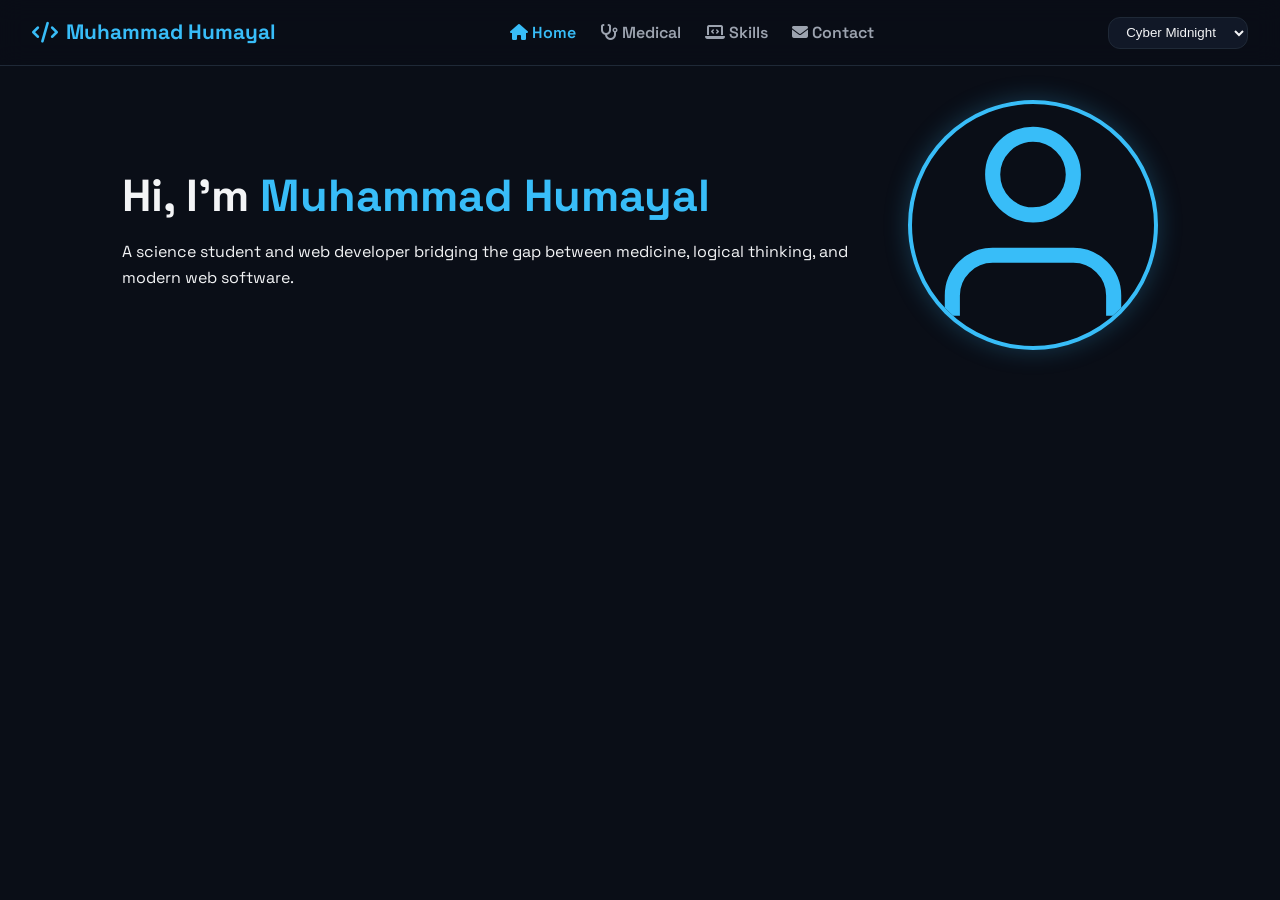
==== commit fc935b5f: "Replace the previous changes with this file" ====
--- a/index.html
+++ b/index.html
@@ -10,7 +10,8 @@
     <link href="https://fonts.googleapis.com/css2?family=JetBrains+Mono:wght@400;600&family=Space+Grotesk:wght@400;600;700&display=swap" rel="stylesheet">
     <!-- FontAwesome Icons -->
     <link rel="stylesheet" href="https://cdnjs.cloudflare.com/ajax/libs/font-awesome/6.4.0/css/all.min.css">
-    <link rel="stylesheet" href="style.css">
+    
+    <style>
         :root {
             --transition: all 0.3s ease;
             --radius: 12px;
@@ -379,7 +380,7 @@
         </form>
     </section>
 
-    <script src="script.js"></script>
+    <script>
         // Multi-page Switcher
         function showPage(pageId) {
             document.querySelectorAll('.page-section').forEach(section => {
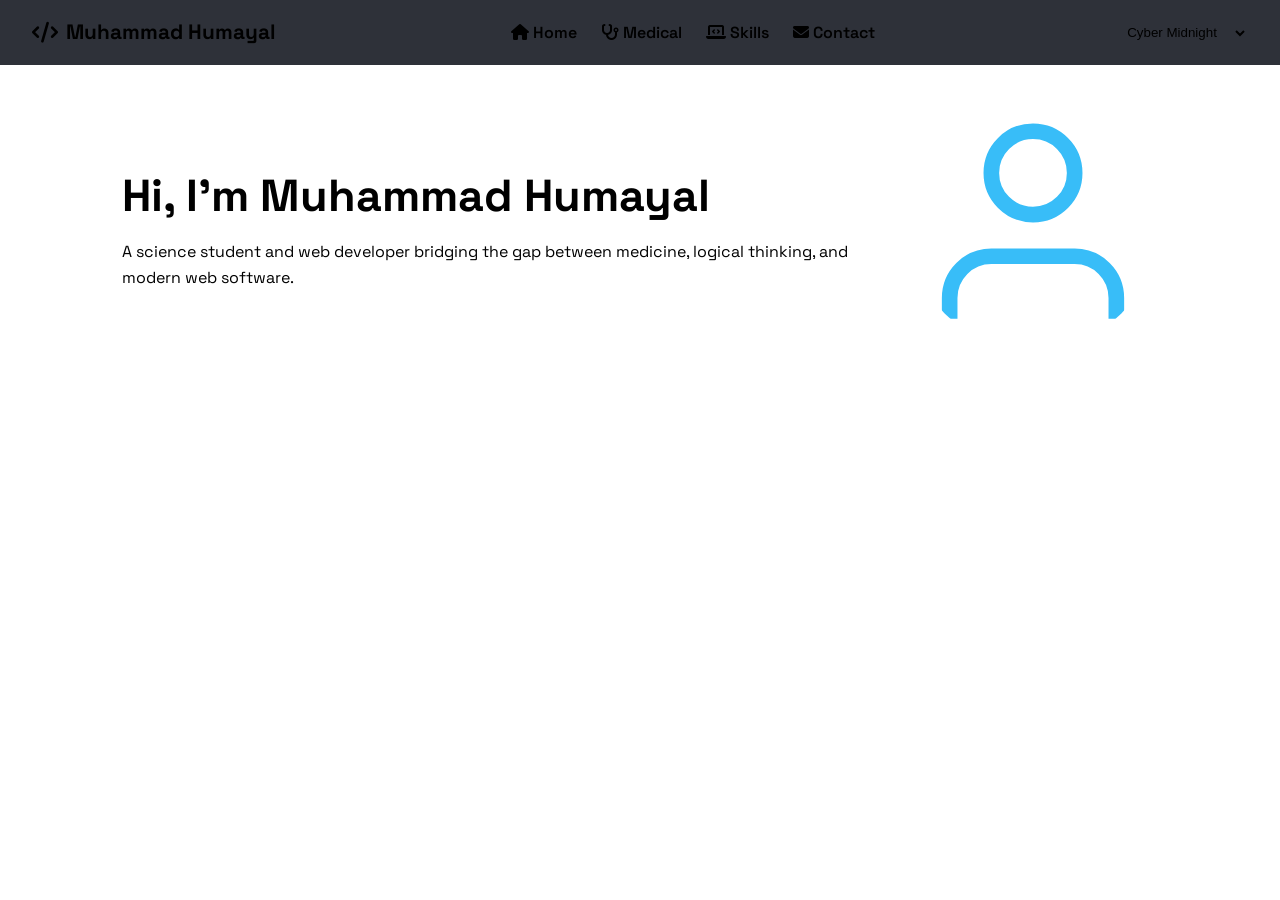
==== commit 16a678a6: "Final cleanup" ====
--- a/index.html
+++ b/index.html
@@ -380,7 +380,111 @@
         </form>
     </section>
 
-    <script>
+    <script>document.addEventListener('DOMContentLoaded', () => {
+    // DOM Elements
+    const themeToggleBtn = document.getElementById('theme-toggle');
+    const accentSelect = document.getElementById('accent-select');
+    const navLinks = document.querySelectorAll('.nav-links a, .logo');
+    const pageSections = document.querySelectorAll('.page-section');
+    const filterButtons = document.querySelectorAll('.filter-btn');
+    const skillCards = document.querySelectorAll('.skill-card');
+    const contactForm = document.getElementById('contact-form');
+
+    /* ----------------------------------
+       1. Dark Mode & Theme System
+    ---------------------------------- */
+    
+    // Check saved theme or fallback to system settings
+    const savedTheme = localStorage.getItem('portfolio-theme');
+    const systemPrefersDark = window.matchMedia('(prefers-color-scheme: dark)').matches;
+    const initialTheme = savedTheme || (systemPrefersDark ? 'dark' : 'light');
+    
+    // Set initial light/dark state
+    document.documentElement.setAttribute('data-theme', initialTheme);
+
+    // Toggle Dark Mode
+    themeToggleBtn.addEventListener('click', () => {
+        const currentTheme = document.documentElement.getAttribute('data-theme');
+        const newTheme = currentTheme === 'dark' ? 'light' : 'dark';
+        
+        document.documentElement.setAttribute('data-theme', newTheme);
+        localStorage.setItem('portfolio-theme', newTheme);
+    });
+
+    // Handle Accent Colors separately
+    const savedAccent = localStorage.getItem('portfolio-accent') || 'midnight';
+    document.documentElement.setAttribute('data-accent', savedAccent);
+    accentSelect.value = savedAccent;
+
+    accentSelect.addEventListener('change', (e) => {
+        const newAccent = e.target.value;
+        document.documentElement.setAttribute('data-accent', newAccent);
+        localStorage.setItem('portfolio-accent', newAccent);
+    });
+
+    /* ----------------------------------
+       2. Single Page Navigation
+    ---------------------------------- */
+    
+    navLinks.forEach(link => {
+        link.addEventListener('click', (e) => {
+            e.preventDefault();
+            const targetPage = link.getAttribute('data-page');
+
+            // Hide all pages
+            pageSections.forEach(section => section.classList.remove('active'));
+            
+            // Remove active states from nav links
+            document.querySelectorAll('.nav-links a').forEach(a => a.classList.remove('active'));
+
+            // Show selected page & set active link
+            const selectedSection = document.getElementById(targetPage);
+            if (selectedSection) {
+                selectedSection.classList.add('active');
+            }
+
+            const activeNavLink = document.querySelector(`.nav-links a[data-page="${targetPage}"]`);
+            if (activeNavLink) {
+                activeNavLink.classList.add('active');
+            }
+        });
+    });
+
+    /* ----------------------------------
+       3. Skills Filtering System
+    ---------------------------------- */
+    
+    filterButtons.forEach(button => {
+        button.addEventListener('click', () => {
+            // Update button UI
+            filterButtons.forEach(btn => btn.classList.remove('active'));
+            button.classList.add('active');
+
+            const category = button.getAttribute('data-filter');
+
+            // Filter elements
+            skillCards.forEach(card => {
+                if (category === 'all' || card.classList.contains(category)) {
+                    card.style.display = 'block';
+                } else {
+                    card.style.display = 'none';
+                }
+            });
+        });
+    });
+
+    /* ----------------------------------
+       4. Form Handler
+    ---------------------------------- */
+    
+    if (contactForm) {
+        contactForm.addEventListener('submit', (e) => {
+            e.preventDefault();
+            alert('Thank you! Your message has been sent.');
+            contactForm.reset();
+        });
+    }
+});
         // Multi-page Switcher
         function showPage(pageId) {
             document.querySelectorAll('.page-section').forEach(section => {
